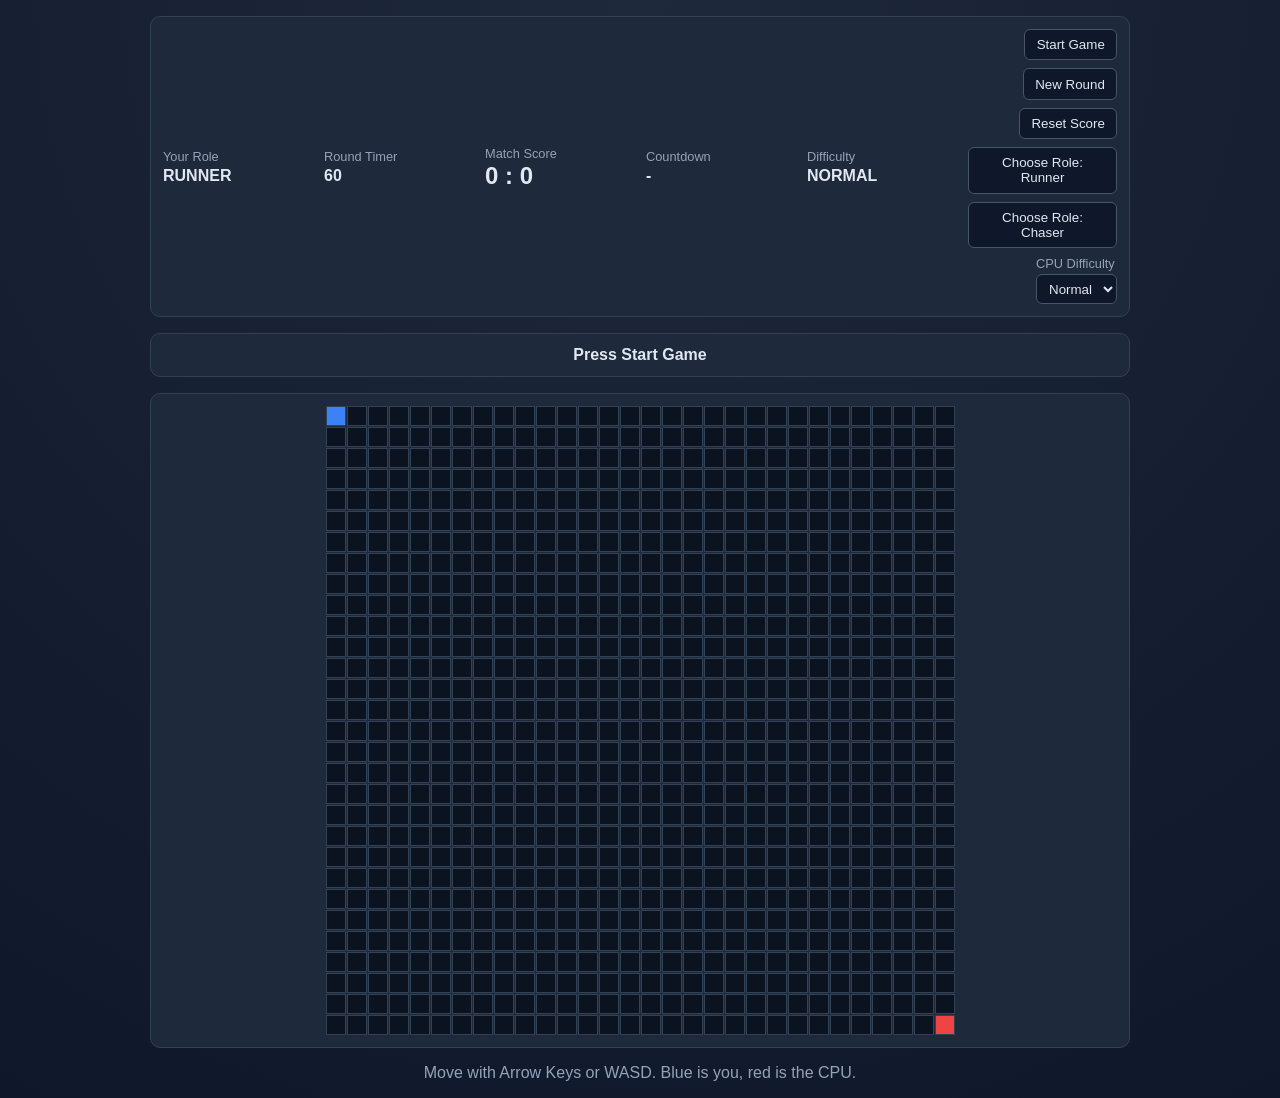
==== index.html @ 684c2d9e "Add persistent match score and round controls Agent-Logs-Url: https://github.com/lajoonpark/Grid-tag" ====
<!DOCTYPE html>
<html lang="en">
<head>
  <meta charset="UTF-8" />
  <meta name="viewport" content="width=device-width, initial-scale=1.0" />
  <title>Grid Tag</title>
  <link rel="stylesheet" href="style.css" />
</head>
<body>
  <main class="app-shell">
    <header class="hud" aria-label="Game HUD">
      <div class="hud-item">
        <span class="label">Your Role</span>
        <strong id="role-value">Runner</strong>
      </div>
      <div class="hud-item">
        <span class="label">Round Timer</span>
        <strong id="timer-value">60</strong>
      </div>
      <div class="hud-item hud-score">
        <span class="label">Match Score</span>
        <strong id="score-value">0 : 0</strong>
      </div>
      <div class="hud-item">
        <span class="label">Countdown</span>
        <strong id="countdown-value">-</strong>
      </div>
      <div class="hud-item">
        <span class="label">Difficulty</span>
        <strong id="difficulty-value">NORMAL</strong>
      </div>
      <div class="hud-controls">
        <button id="start-btn" type="button">Start Game</button>
        <button id="new-round-btn" type="button">New Round</button>
        <button id="reset-score-btn" type="button">Reset Score</button>
        <button id="role-runner-btn" type="button">Choose Role: Runner</button>
        <button id="role-chaser-btn" type="button">Choose Role: Chaser</button>
        <label class="difficulty-picker" for="difficulty-select">
          <span class="label">CPU Difficulty</span>
          <select id="difficulty-select">
            <option value="normal">Normal</option>
            <option value="hard">Hard</option>
            <option value="insane">Insane</option>
            <option value="demon">Demon</option>
          </select>
        </label>
      </div>
    </header>

    <section class="status-panel" aria-label="Round status">
      <h2 id="result-value">Press Start Game</h2>
    </section>

    <section class="game-area" aria-label="Grid chase game area">
      <div id="grid" class="grid" role="grid" aria-label="30 by 30 game grid"></div>
    </section>

    <p class="instructions">Move with Arrow Keys or WASD. Blue is you, red is the CPU.</p>
  </main>

  <script src="main.js"></script>
</body>
</html>
---- style.css ----
:root {
  --bg: #0f172a;
  --panel: #1e293b;
  --text: #e2e8f0;
  --muted: #94a3b8;
  --cell: #0b1220;
  --cell-border: #334155;
  --human: #3b82f6;
  --cpu: #ef4444;
}

* {
  box-sizing: border-box;
}

body {
  margin: 0;
  min-height: 100vh;
  font-family: Arial, sans-serif;
  background: radial-gradient(circle at top, #1e293b, var(--bg));
  color: var(--text);
  display: flex;
  justify-content: center;
  align-items: flex-start;
  padding: 1rem;
}

.app-shell {
  width: min(100%, 980px);
  display: grid;
  gap: 1rem;
}

.hud {
  background: var(--panel);
  border: 1px solid #334155;
  border-radius: 10px;
  padding: 0.75rem;
  display: grid;
  gap: 0.75rem;
  grid-template-columns: repeat(auto-fit, minmax(120px, 1fr));
  align-items: center;
}

.hud-item {
  display: flex;
  flex-direction: column;
  gap: 0.2rem;
}

.hud-score strong {
  font-size: 1.5rem;
  line-height: 1;
}

.label {
  font-size: 0.8rem;
  color: var(--muted);
}

.hud-controls {
  display: flex;
  gap: 0.5rem;
  flex-wrap: wrap;
  justify-content: flex-end;
  align-items: center;
}

button {
  border: 1px solid #475569;
  border-radius: 6px;
  background: #0f172a;
  color: var(--text);
  padding: 0.45rem 0.7rem;
}

button:hover {
  background: #1d4ed8;
  cursor: pointer;
}

.difficulty-picker {
  display: inline-flex;
  flex-direction: column;
  gap: 0.2rem;
  align-items: flex-start;
}

select {
  border: 1px solid #475569;
  border-radius: 6px;
  background: #0f172a;
  color: var(--text);
  padding: 0.35rem 0.5rem;
}

.status-panel {
  background: var(--panel);
  border: 1px solid #334155;
  border-radius: 10px;
  padding: 0.75rem;
  text-align: center;
}

.status-panel h2 {
  margin: 0;
  font-size: 1rem;
}

.game-area {
  background: var(--panel);
  border: 1px solid #334155;
  border-radius: 10px;
  padding: 0.75rem;
  overflow: auto;
}

.grid {
  display: grid;
  grid-template-columns: repeat(30, 20px);
  grid-template-rows: repeat(30, 20px);
  gap: 1px;
  width: max-content;
  margin: 0 auto;
}

.cell {
  width: 20px;
  height: 20px;
  background: var(--cell);
  border: 1px solid var(--cell-border);
}

.cell.human {
  background: var(--human);
}

.cell.cpu {
  background: var(--cpu);
}

.instructions {
  margin: 0;
  color: var(--muted);
  text-align: center;
}
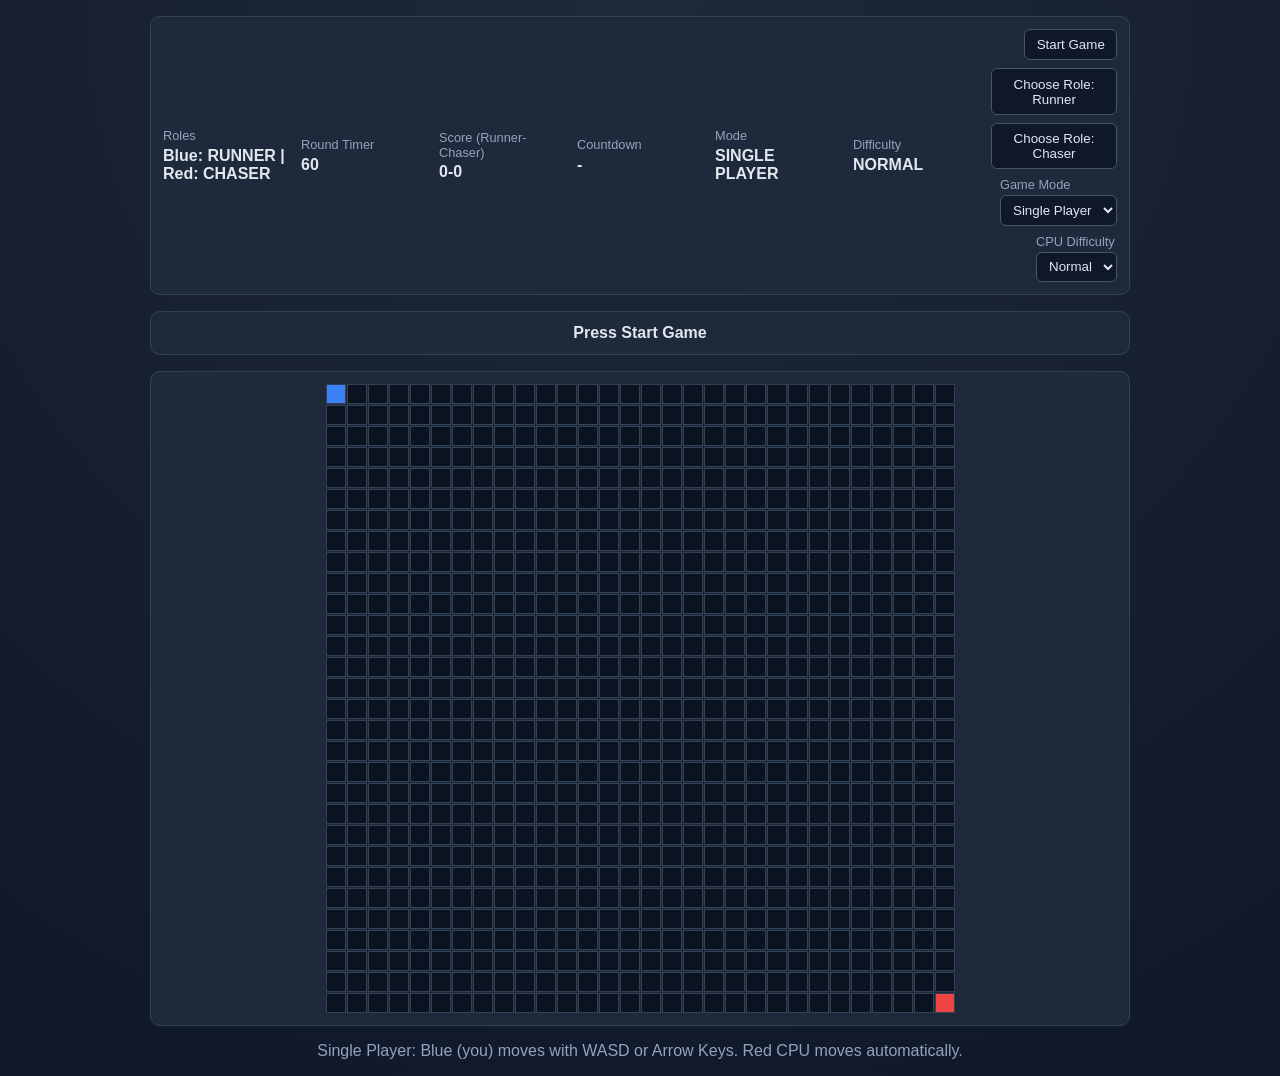
==== commit b0083794: "feat: add local 1v1 mode and adjust CPU speed tiers Agent-Logs-Url: https://github.com/lajoonpark/Gr" ====
--- a/index.html
+++ b/index.html
@@ -10,20 +10,24 @@
   <main class="app-shell">
     <header class="hud" aria-label="Game HUD">
       <div class="hud-item">
-        <span class="label">Your Role</span>
-        <strong id="role-value">Runner</strong>
+        <span class="label">Roles</span>
+        <strong id="role-value">Blue: RUNNER | Red: CHASER</strong>
       </div>
       <div class="hud-item">
         <span class="label">Round Timer</span>
         <strong id="timer-value">60</strong>
       </div>
-      <div class="hud-item hud-score">
-        <span class="label">Match Score</span>
-        <strong id="score-value">0 : 0</strong>
+      <div class="hud-item">
+        <span class="label">Score (Runner-Chaser)</span>
+        <strong id="score-value">0-0</strong>
       </div>
       <div class="hud-item">
         <span class="label">Countdown</span>
         <strong id="countdown-value">-</strong>
+      </div>
+      <div class="hud-item">
+        <span class="label">Mode</span>
+        <strong id="mode-value">SINGLE PLAYER</strong>
       </div>
       <div class="hud-item">
         <span class="label">Difficulty</span>
@@ -31,10 +35,15 @@
       </div>
       <div class="hud-controls">
         <button id="start-btn" type="button">Start Game</button>
-        <button id="new-round-btn" type="button">New Round</button>
-        <button id="reset-score-btn" type="button">Reset Score</button>
         <button id="role-runner-btn" type="button">Choose Role: Runner</button>
         <button id="role-chaser-btn" type="button">Choose Role: Chaser</button>
+        <label class="difficulty-picker" for="mode-select">
+          <span class="label">Game Mode</span>
+          <select id="mode-select">
+            <option value="single-player">Single Player</option>
+            <option value="1v1">Local 1v1</option>
+          </select>
+        </label>
         <label class="difficulty-picker" for="difficulty-select">
           <span class="label">CPU Difficulty</span>
           <select id="difficulty-select">
@@ -55,7 +64,7 @@
       <div id="grid" class="grid" role="grid" aria-label="30 by 30 game grid"></div>
     </section>
 
-    <p class="instructions">Move with Arrow Keys or WASD. Blue is you, red is the CPU.</p>
+    <p id="instructions-value" class="instructions">Single Player: Blue (you) moves with WASD or Arrow Keys. Red CPU moves automatically.</p>
   </main>
 
   <script src="main.js"></script>
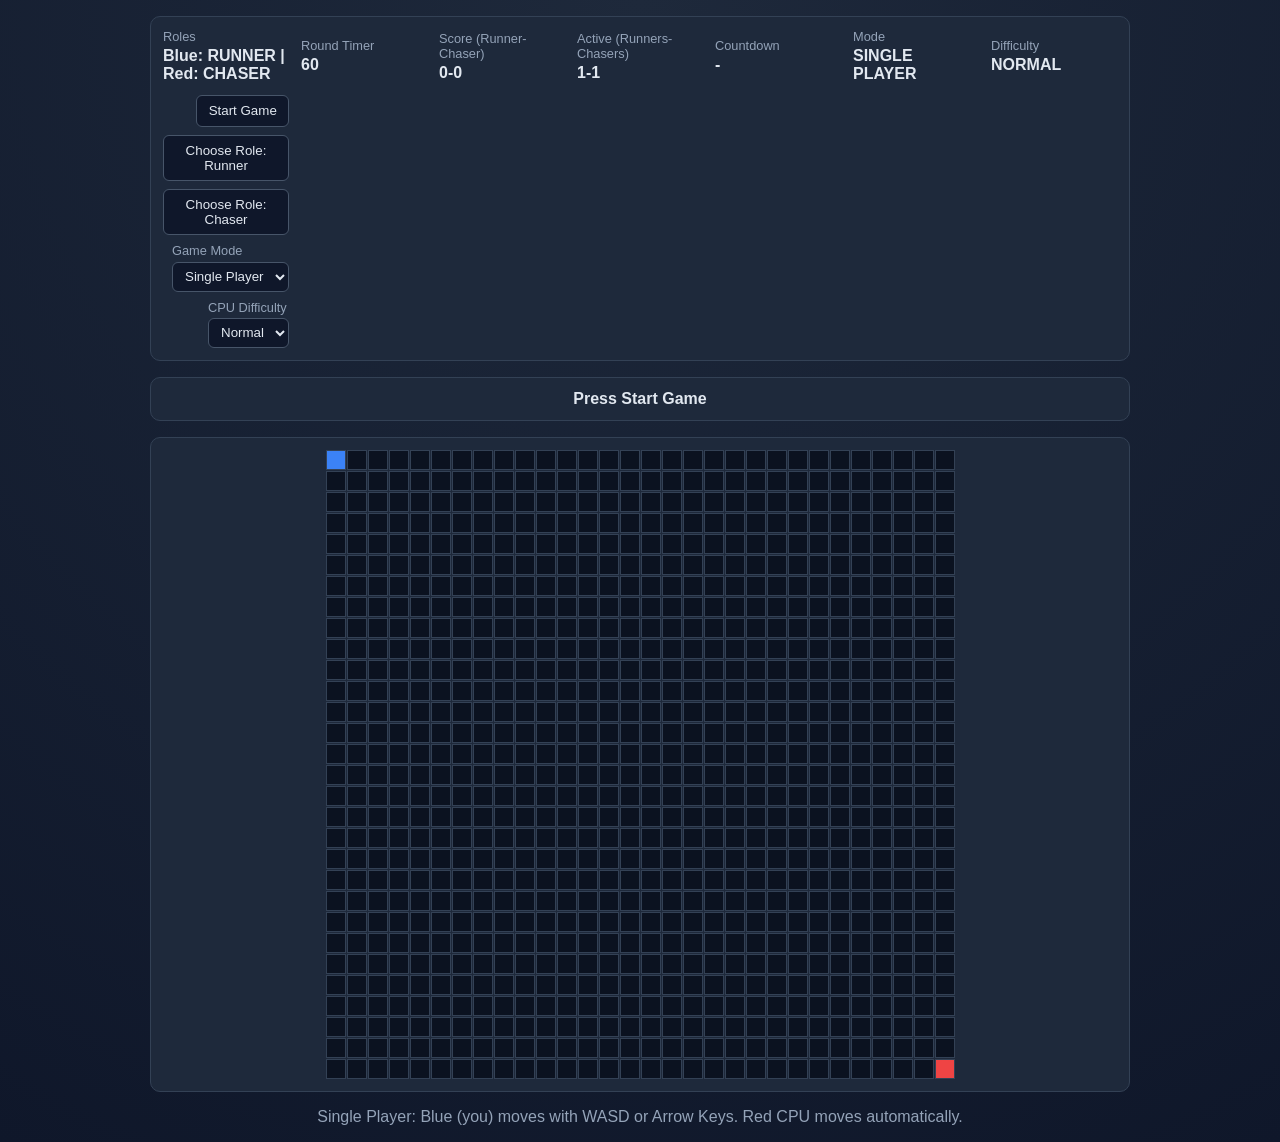
==== commit 0f6c1bdb: "Add local 2v2 and 3v3 team modes with shared controls and team win rules Agent-Logs-Url: https://git" ====
--- a/index.html
+++ b/index.html
@@ -22,6 +22,10 @@
         <strong id="score-value">0-0</strong>
       </div>
       <div class="hud-item">
+        <span class="label">Active (Runners-Chasers)</span>
+        <strong id="active-counts-value">1-1</strong>
+      </div>
+      <div class="hud-item">
         <span class="label">Countdown</span>
         <strong id="countdown-value">-</strong>
       </div>
@@ -42,6 +46,8 @@
           <select id="mode-select">
             <option value="single-player">Single Player</option>
             <option value="1v1">Local 1v1</option>
+            <option value="2v2">Local 2v2</option>
+            <option value="3v3">Local 3v3</option>
           </select>
         </label>
         <label class="difficulty-picker" for="difficulty-select">
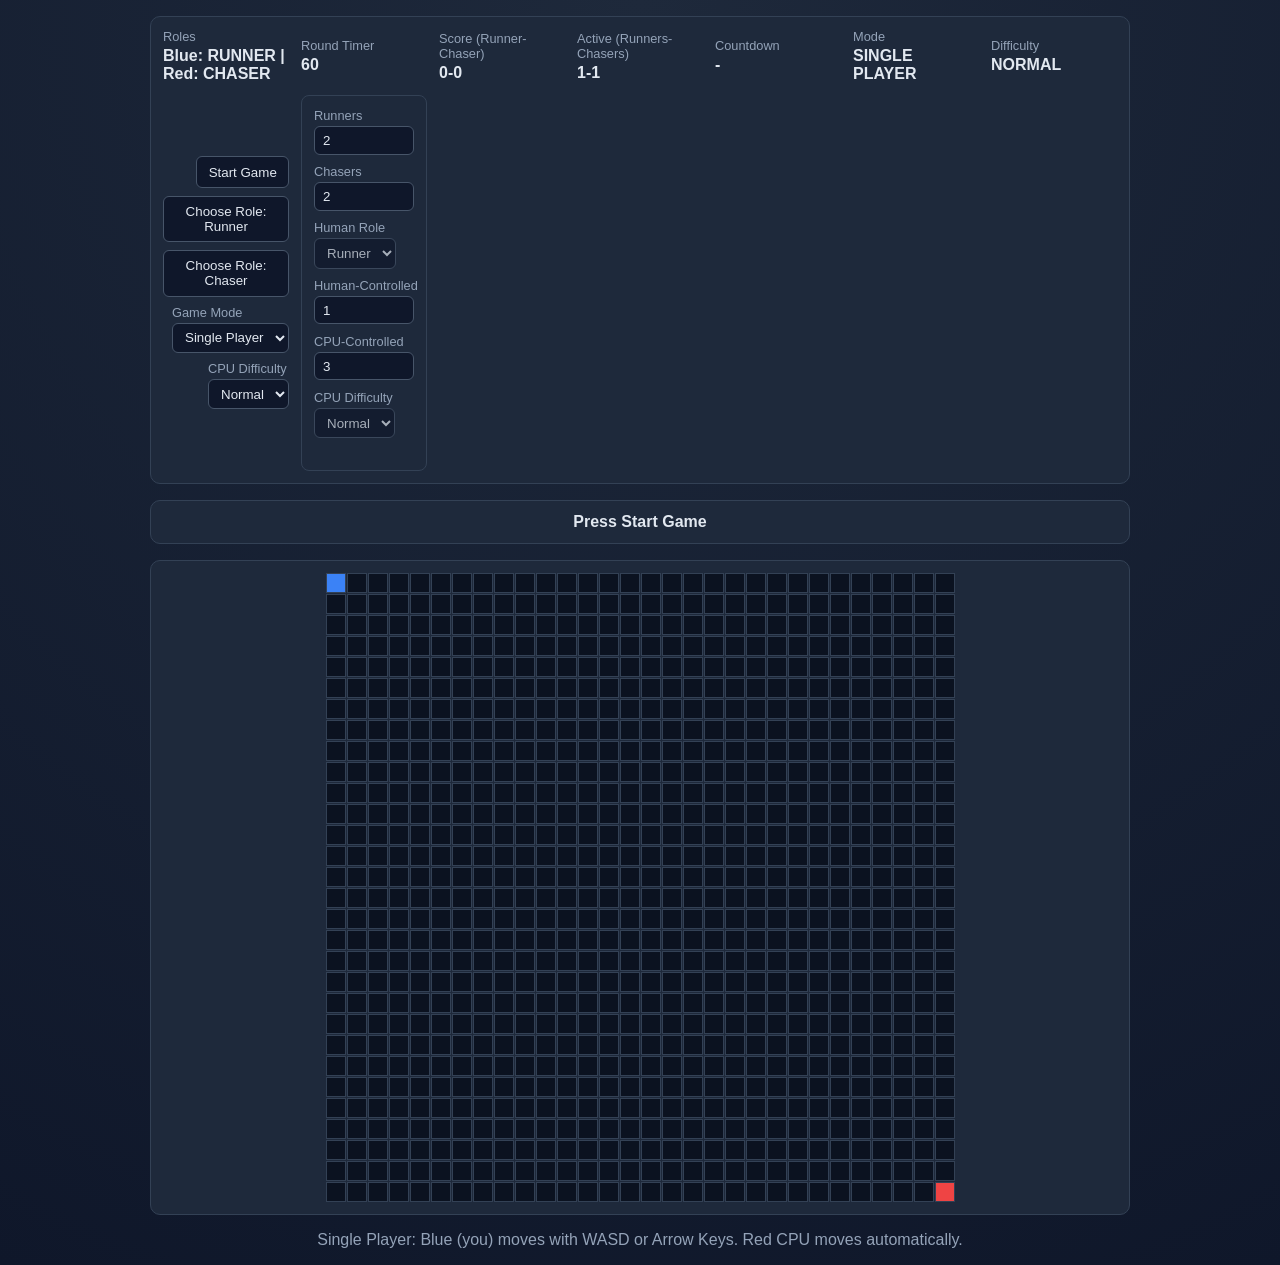
==== commit 0fca2b32: "Implement custom mode setup UI and core game integration Agent-Logs-Url: https://github.com/lajoonpa" ====
--- a/index.html
+++ b/index.html
@@ -48,6 +48,7 @@
             <option value="1v1">Local 1v1</option>
             <option value="2v2">Local 2v2</option>
             <option value="3v3">Local 3v3</option>
+            <option value="custom">Custom</option>
           </select>
         </label>
         <label class="difficulty-picker" for="difficulty-select">
@@ -60,6 +61,43 @@
           </select>
         </label>
       </div>
+
+      <section id="custom-setup-panel" class="custom-setup-panel" aria-label="Custom mode setup" hidden>
+        <label class="difficulty-picker" for="custom-runners-input">
+          <span class="label">Runners</span>
+          <input id="custom-runners-input" type="number" min="1" value="2" />
+        </label>
+        <label class="difficulty-picker" for="custom-chasers-input">
+          <span class="label">Chasers</span>
+          <input id="custom-chasers-input" type="number" min="1" value="2" />
+        </label>
+        <label class="difficulty-picker" for="custom-human-role-select">
+          <span class="label">Human Role</span>
+          <select id="custom-human-role-select">
+            <option value="runner">Runner</option>
+            <option value="chaser">Chaser</option>
+          </select>
+        </label>
+        <label class="difficulty-picker" for="custom-human-count-input">
+          <span class="label">Human-Controlled</span>
+          <input id="custom-human-count-input" type="number" min="1" value="1" />
+        </label>
+        <label class="difficulty-picker" for="custom-cpu-count-input">
+          <span class="label">CPU-Controlled</span>
+          <input id="custom-cpu-count-input" type="number" min="0" value="3" />
+        </label>
+        <label class="difficulty-picker" for="custom-difficulty-select">
+          <span class="label">CPU Difficulty</span>
+          <select id="custom-difficulty-select">
+            <option value="normal">Normal</option>
+            <option value="hard">Hard</option>
+            <option value="insane">Insane</option>
+            <option value="demon">Demon</option>
+          </select>
+        </label>
+        <p id="custom-validation-message" class="custom-validation-message" role="status"></p>
+        <p id="custom-summary-value" class="custom-summary-value"></p>
+      </section>
     </header>
 
     <section class="status-panel" aria-label="Round status">
--- a/style.css
+++ b/style.css
@@ -48,11 +48,6 @@
   gap: 0.2rem;
 }
 
-.hud-score strong {
-  font-size: 1.5rem;
-  line-height: 1;
-}
-
 .label {
   font-size: 0.8rem;
   color: var(--muted);
@@ -92,6 +87,36 @@
   background: #0f172a;
   color: var(--text);
   padding: 0.35rem 0.5rem;
+}
+
+input[type='number'] {
+  border: 1px solid #475569;
+  border-radius: 6px;
+  background: #0f172a;
+  color: var(--text);
+  padding: 0.35rem 0.5rem;
+  width: 100px;
+}
+
+.custom-setup-panel {
+  border: 1px solid #334155;
+  border-radius: 8px;
+  padding: 0.75rem;
+  display: grid;
+  gap: 0.6rem;
+  grid-template-columns: repeat(auto-fit, minmax(120px, 1fr));
+}
+
+.custom-validation-message {
+  margin: 0;
+  color: #fca5a5;
+  grid-column: 1 / -1;
+}
+
+.custom-summary-value {
+  margin: 0;
+  color: #93c5fd;
+  grid-column: 1 / -1;
 }
 
 .status-panel {
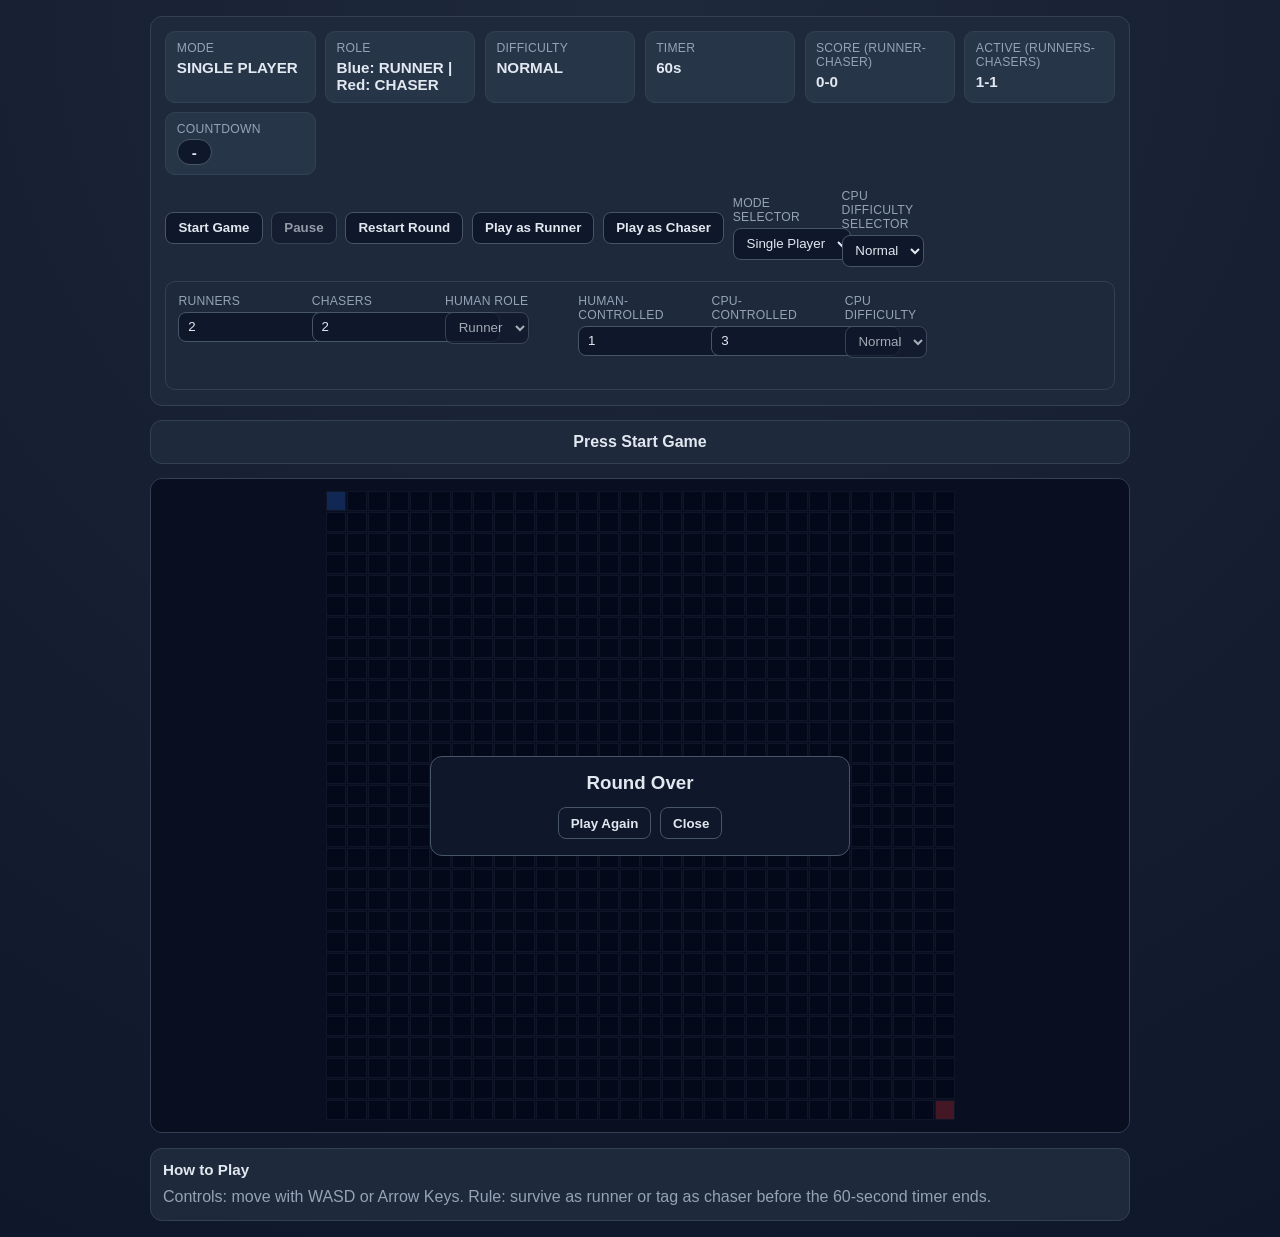
==== commit 91311754: "feat: redesign hud controls and round overlay UX Agent-Logs-Url: https://github.com/lajoonpark/Grid-" ====
--- a/index.html
+++ b/index.html
@@ -9,40 +9,44 @@
 <body>
   <main class="app-shell">
     <header class="hud" aria-label="Game HUD">
-      <div class="hud-item">
-        <span class="label">Roles</span>
-        <strong id="role-value">Blue: RUNNER | Red: CHASER</strong>
-      </div>
-      <div class="hud-item">
-        <span class="label">Round Timer</span>
-        <strong id="timer-value">60</strong>
-      </div>
-      <div class="hud-item">
-        <span class="label">Score (Runner-Chaser)</span>
-        <strong id="score-value">0-0</strong>
-      </div>
-      <div class="hud-item">
-        <span class="label">Active (Runners-Chasers)</span>
-        <strong id="active-counts-value">1-1</strong>
-      </div>
-      <div class="hud-item">
-        <span class="label">Countdown</span>
-        <strong id="countdown-value">-</strong>
-      </div>
-      <div class="hud-item">
-        <span class="label">Mode</span>
-        <strong id="mode-value">SINGLE PLAYER</strong>
-      </div>
-      <div class="hud-item">
-        <span class="label">Difficulty</span>
-        <strong id="difficulty-value">NORMAL</strong>
+      <div class="hud-stats">
+        <div class="hud-item">
+          <span class="label">Mode</span>
+          <strong id="mode-value">SINGLE PLAYER</strong>
+        </div>
+        <div class="hud-item">
+          <span class="label">Role</span>
+          <strong id="role-value">Blue: RUNNER | Red: CHASER</strong>
+        </div>
+        <div class="hud-item">
+          <span class="label">Difficulty</span>
+          <strong id="difficulty-value">NORMAL</strong>
+        </div>
+        <div class="hud-item">
+          <span class="label">Timer</span>
+          <strong id="timer-value">60s</strong>
+        </div>
+        <div class="hud-item">
+          <span class="label">Score (Runner-Chaser)</span>
+          <strong id="score-value">0-0</strong>
+        </div>
+        <div class="hud-item">
+          <span class="label">Active (Runners-Chasers)</span>
+          <strong id="active-counts-value">1-1</strong>
+        </div>
+        <div class="hud-item">
+          <span class="label">Countdown</span>
+          <strong id="countdown-value" class="countdown-pill">-</strong>
+        </div>
       </div>
       <div class="hud-controls">
         <button id="start-btn" type="button">Start Game</button>
-        <button id="role-runner-btn" type="button">Choose Role: Runner</button>
-        <button id="role-chaser-btn" type="button">Choose Role: Chaser</button>
+        <button id="pause-btn" type="button">Pause</button>
+        <button id="restart-round-btn" type="button">Restart Round</button>
+        <button id="role-runner-btn" type="button">Play as Runner</button>
+        <button id="role-chaser-btn" type="button">Play as Chaser</button>
         <label class="difficulty-picker" for="mode-select">
-          <span class="label">Game Mode</span>
+          <span class="label">Mode Selector</span>
           <select id="mode-select">
             <option value="single-player">Single Player</option>
             <option value="1v1">Local 1v1</option>
@@ -52,7 +56,7 @@
           </select>
         </label>
         <label class="difficulty-picker" for="difficulty-select">
-          <span class="label">CPU Difficulty</span>
+          <span class="label">CPU Difficulty Selector</span>
           <select id="difficulty-select">
             <option value="normal">Normal</option>
             <option value="hard">Hard</option>
@@ -100,15 +104,34 @@
       </section>
     </header>
 
+    <p id="mobile-warning" class="mobile-warning" role="status" hidden>
+      Mobile is not recommended: this game is tuned for keyboard controls and larger screens.
+    </p>
+
     <section class="status-panel" aria-label="Round status">
       <h2 id="result-value">Press Start Game</h2>
     </section>
 
     <section class="game-area" aria-label="Grid chase game area">
       <div id="grid" class="grid" role="grid" aria-label="30 by 30 game grid"></div>
+      <div id="round-overlay" class="round-overlay" hidden>
+        <div class="overlay-card">
+          <h3 id="overlay-title">Round Over</h3>
+          <p id="overlay-message"></p>
+          <div class="overlay-actions">
+            <button id="overlay-restart-btn" type="button">Play Again</button>
+            <button id="overlay-close-btn" type="button">Close</button>
+          </div>
+        </div>
+      </div>
     </section>
 
-    <p id="instructions-value" class="instructions">Single Player: Blue (you) moves with WASD or Arrow Keys. Red CPU moves automatically.</p>
+    <section class="instructions-panel" aria-label="Instructions">
+      <h3>How to Play</h3>
+      <p id="instructions-value" class="instructions">
+        Single Player: Blue (you) moves with WASD or Arrow Keys. Red CPU moves automatically.
+      </p>
+    </section>
   </main>
 
   <script src="main.js"></script>
--- a/style.css
+++ b/style.css
@@ -1,12 +1,16 @@
 :root {
   --bg: #0f172a;
   --panel: #1e293b;
+  --panel-soft: #273549;
   --text: #e2e8f0;
   --muted: #94a3b8;
   --cell: #0b1220;
   --cell-border: #334155;
   --human: #3b82f6;
   --cpu: #ef4444;
+  --success: #22c55e;
+  --danger: #ef4444;
+  --warn: #f59e0b;
 }
 
 * {
@@ -16,7 +20,7 @@
 body {
   margin: 0;
   min-height: 100vh;
-  font-family: Arial, sans-serif;
+  font-family: Inter, Arial, sans-serif;
   background: radial-gradient(circle at top, #1e293b, var(--bg));
   color: var(--text);
   display: flex;
@@ -28,79 +32,126 @@
 .app-shell {
   width: min(100%, 980px);
   display: grid;
-  gap: 1rem;
+  gap: 0.9rem;
 }
 
 .hud {
   background: var(--panel);
   border: 1px solid #334155;
+  border-radius: 12px;
+  padding: 0.9rem;
+  display: grid;
+  gap: 0.85rem;
+}
+
+.hud-stats {
+  display: grid;
+  gap: 0.6rem;
+  grid-template-columns: repeat(auto-fit, minmax(150px, 1fr));
+}
+
+.hud-item {
+  background: var(--panel-soft);
+  border: 1px solid #334155;
   border-radius: 10px;
-  padding: 0.75rem;
-  display: grid;
-  gap: 0.75rem;
-  grid-template-columns: repeat(auto-fit, minmax(120px, 1fr));
-  align-items: center;
-}
-
-.hud-item {
+  padding: 0.55rem 0.65rem;
   display: flex;
   flex-direction: column;
-  gap: 0.2rem;
+  gap: 0.22rem;
+}
+
+.hud-item strong {
+  font-size: 0.95rem;
+}
+
+.countdown-pill {
+  display: inline-flex;
+  width: fit-content;
+  min-width: 2.2rem;
+  justify-content: center;
+  align-items: center;
+  padding: 0.22rem 0.55rem;
+  border: 1px solid #475569;
+  border-radius: 999px;
+  background: #0f172a;
+}
+
+.countdown-pill.active {
+  color: #fef2f2;
+  border-color: #f87171;
+  background: rgba(239, 68, 68, 0.2);
+  animation: pulse 0.7s ease-in-out infinite alternate;
+}
+
+@keyframes pulse {
+  from {
+    transform: scale(1);
+    box-shadow: 0 0 0 rgba(248, 113, 113, 0.2);
+  }
+  to {
+    transform: scale(1.07);
+    box-shadow: 0 0 16px rgba(248, 113, 113, 0.5);
+  }
 }
 
 .label {
-  font-size: 0.8rem;
+  font-size: 0.76rem;
   color: var(--muted);
+  letter-spacing: 0.02em;
+  text-transform: uppercase;
 }
 
 .hud-controls {
   display: flex;
-  gap: 0.5rem;
+  gap: 0.55rem;
   flex-wrap: wrap;
-  justify-content: flex-end;
+  justify-content: flex-start;
   align-items: center;
 }
 
-button {
+button,
+select,
+input[type='number'] {
   border: 1px solid #475569;
-  border-radius: 6px;
+  border-radius: 8px;
   background: #0f172a;
   color: var(--text);
-  padding: 0.45rem 0.7rem;
-}
-
-button:hover {
+}
+
+button {
+  padding: 0.48rem 0.75rem;
+  font-weight: 600;
+  transition: transform 0.15s ease, background-color 0.15s ease, border-color 0.15s ease;
+}
+
+button:hover:not(:disabled) {
   background: #1d4ed8;
+  border-color: #60a5fa;
   cursor: pointer;
+  transform: translateY(-1px);
+}
+
+button:disabled {
+  opacity: 0.6;
+  cursor: not-allowed;
+}
+
+select,
+input[type='number'] {
+  padding: 0.42rem 0.55rem;
 }
 
 .difficulty-picker {
   display: inline-flex;
   flex-direction: column;
-  gap: 0.2rem;
+  gap: 0.24rem;
   align-items: flex-start;
-}
-
-select {
-  border: 1px solid #475569;
-  border-radius: 6px;
-  background: #0f172a;
-  color: var(--text);
-  padding: 0.35rem 0.5rem;
-}
-
-input[type='number'] {
-  border: 1px solid #475569;
-  border-radius: 6px;
-  background: #0f172a;
-  color: var(--text);
-  padding: 0.35rem 0.5rem;
   width: 100px;
 }
 
 .custom-setup-panel {
   border: 1px solid #334155;
-  border-radius: 8px;
+  border-radius: 10px;
   padding: 0.75rem;
   display: grid;
   gap: 0.6rem;
@@ -119,10 +170,20 @@
   grid-column: 1 / -1;
 }
 
+.mobile-warning {
+  margin: 0;
+  border: 1px solid rgba(245, 158, 11, 0.6);
+  background: rgba(245, 158, 11, 0.12);
+  color: #fde68a;
+  border-radius: 10px;
+  padding: 0.6rem 0.75rem;
+  text-align: center;
+}
+
 .status-panel {
   background: var(--panel);
   border: 1px solid #334155;
-  border-radius: 10px;
+  border-radius: 12px;
   padding: 0.75rem;
   text-align: center;
 }
@@ -133,9 +194,10 @@
 }
 
 .game-area {
+  position: relative;
   background: var(--panel);
   border: 1px solid #334155;
-  border-radius: 10px;
+  border-radius: 12px;
   padding: 0.75rem;
   overflow: auto;
 }
@@ -147,6 +209,7 @@
   gap: 1px;
   width: max-content;
   margin: 0 auto;
+  transition: filter 0.2s ease;
 }
 
 .cell {
@@ -164,8 +227,113 @@
   background: var(--cpu);
 }
 
+.round-overlay {
+  position: absolute;
+  inset: 0;
+  background: rgba(2, 6, 23, 0.72);
+  display: grid;
+  place-items: center;
+  z-index: 8;
+}
+
+.overlay-card {
+  width: min(92%, 420px);
+  border: 1px solid #475569;
+  border-radius: 12px;
+  background: #0f172a;
+  padding: 0.95rem;
+  text-align: center;
+}
+
+.overlay-card h3 {
+  margin: 0 0 0.5rem;
+}
+
+.overlay-card p {
+  margin: 0 0 0.8rem;
+  color: var(--muted);
+}
+
+.overlay-actions {
+  display: flex;
+  justify-content: center;
+  gap: 0.55rem;
+  flex-wrap: wrap;
+}
+
+.instructions-panel {
+  background: var(--panel);
+  border: 1px solid #334155;
+  border-radius: 12px;
+  padding: 0.75rem;
+}
+
+.instructions-panel h3 {
+  margin: 0 0 0.45rem;
+  font-size: 0.95rem;
+}
+
 .instructions {
   margin: 0;
   color: var(--muted);
-  text-align: center;
-}
+  line-height: 1.45;
+}
+
+.feedback-tag .grid {
+  animation: flashTag 0.24s ease;
+}
+
+.feedback-win .status-panel {
+  animation: flashWin 0.6s ease;
+}
+
+.feedback-loss .status-panel {
+  animation: flashLoss 0.6s ease;
+}
+
+@keyframes flashTag {
+  from {
+    filter: brightness(1.2) saturate(1.1);
+  }
+  to {
+    filter: brightness(1);
+  }
+}
+
+@keyframes flashWin {
+  0% {
+    box-shadow: 0 0 0 rgba(34, 197, 94, 0);
+  }
+  60% {
+    box-shadow: 0 0 24px rgba(34, 197, 94, 0.45);
+  }
+  100% {
+    box-shadow: 0 0 0 rgba(34, 197, 94, 0);
+  }
+}
+
+@keyframes flashLoss {
+  0% {
+    box-shadow: 0 0 0 rgba(239, 68, 68, 0);
+  }
+  60% {
+    box-shadow: 0 0 24px rgba(239, 68, 68, 0.45);
+  }
+  100% {
+    box-shadow: 0 0 0 rgba(239, 68, 68, 0);
+  }
+}
+
+@media (max-width: 768px) {
+  body {
+    padding: 0.65rem;
+  }
+
+  .hud-controls {
+    justify-content: stretch;
+  }
+
+  .hud-controls button {
+    flex: 1 1 160px;
+  }
+}
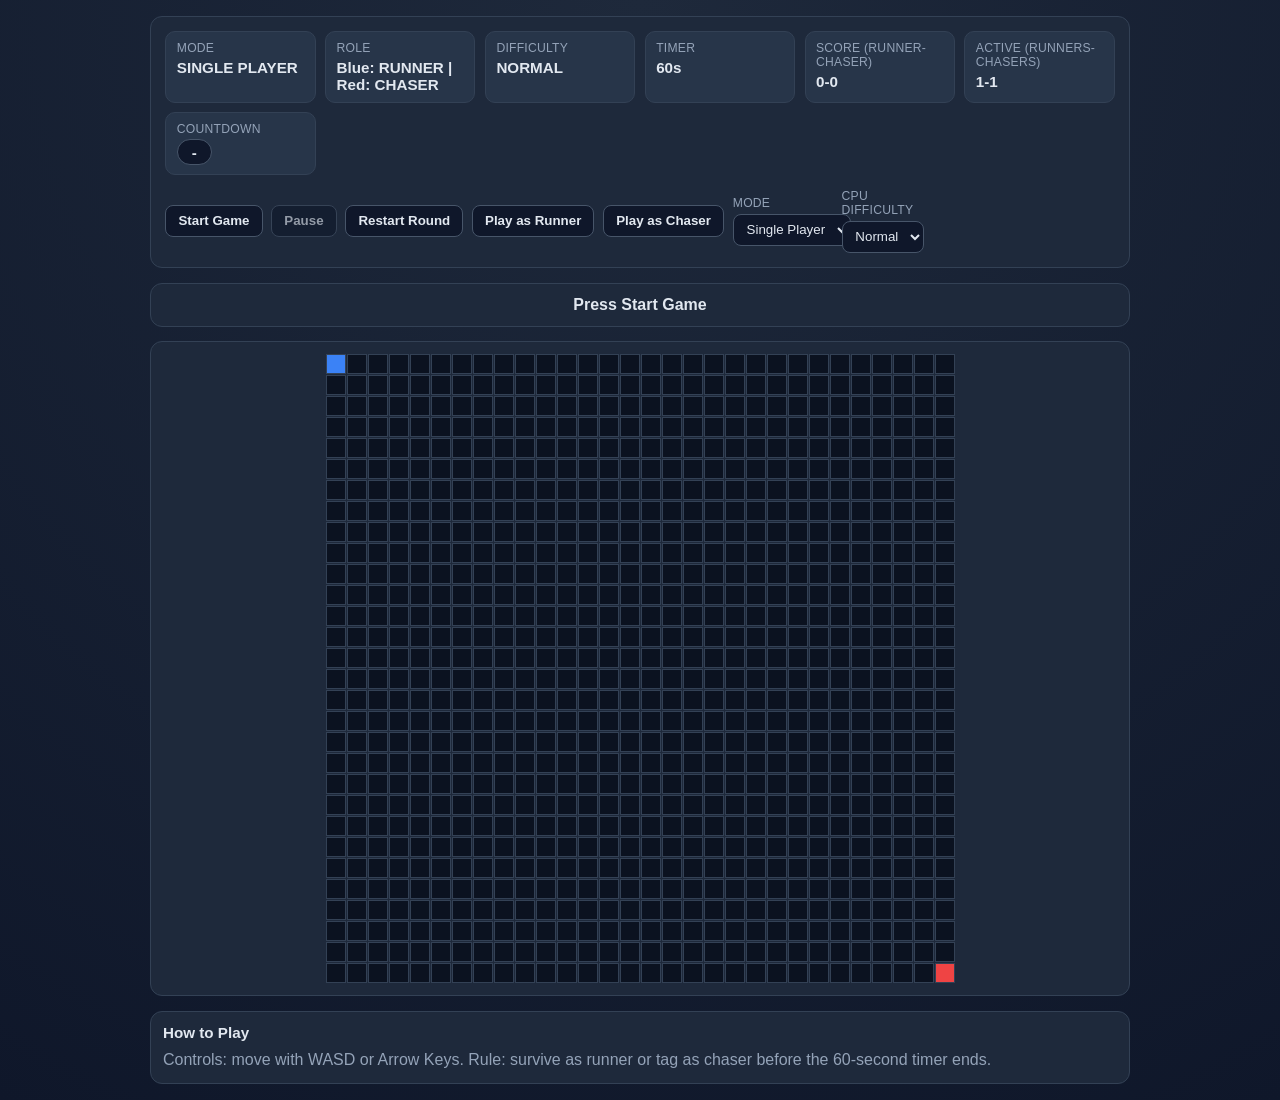
==== commit 2fba6a28: "chore: apply final review polish to labels and spawn constant Agent-Logs-Url: https://github.com/laj" ====
--- a/index.html
+++ b/index.html
@@ -46,7 +46,7 @@
         <button id="role-runner-btn" type="button">Play as Runner</button>
         <button id="role-chaser-btn" type="button">Play as Chaser</button>
         <label class="difficulty-picker" for="mode-select">
-          <span class="label">Mode Selector</span>
+          <span class="label">Mode</span>
           <select id="mode-select">
             <option value="single-player">Single Player</option>
             <option value="1v1">Local 1v1</option>
@@ -56,7 +56,7 @@
           </select>
         </label>
         <label class="difficulty-picker" for="difficulty-select">
-          <span class="label">CPU Difficulty Selector</span>
+          <span class="label">CPU Difficulty</span>
           <select id="difficulty-select">
             <option value="normal">Normal</option>
             <option value="hard">Hard</option>
--- a/style.css
+++ b/style.css
@@ -17,6 +17,10 @@
   box-sizing: border-box;
 }
 
+[hidden] {
+  display: none !important;
+}
+
 body {
   margin: 0;
   min-height: 100vh;
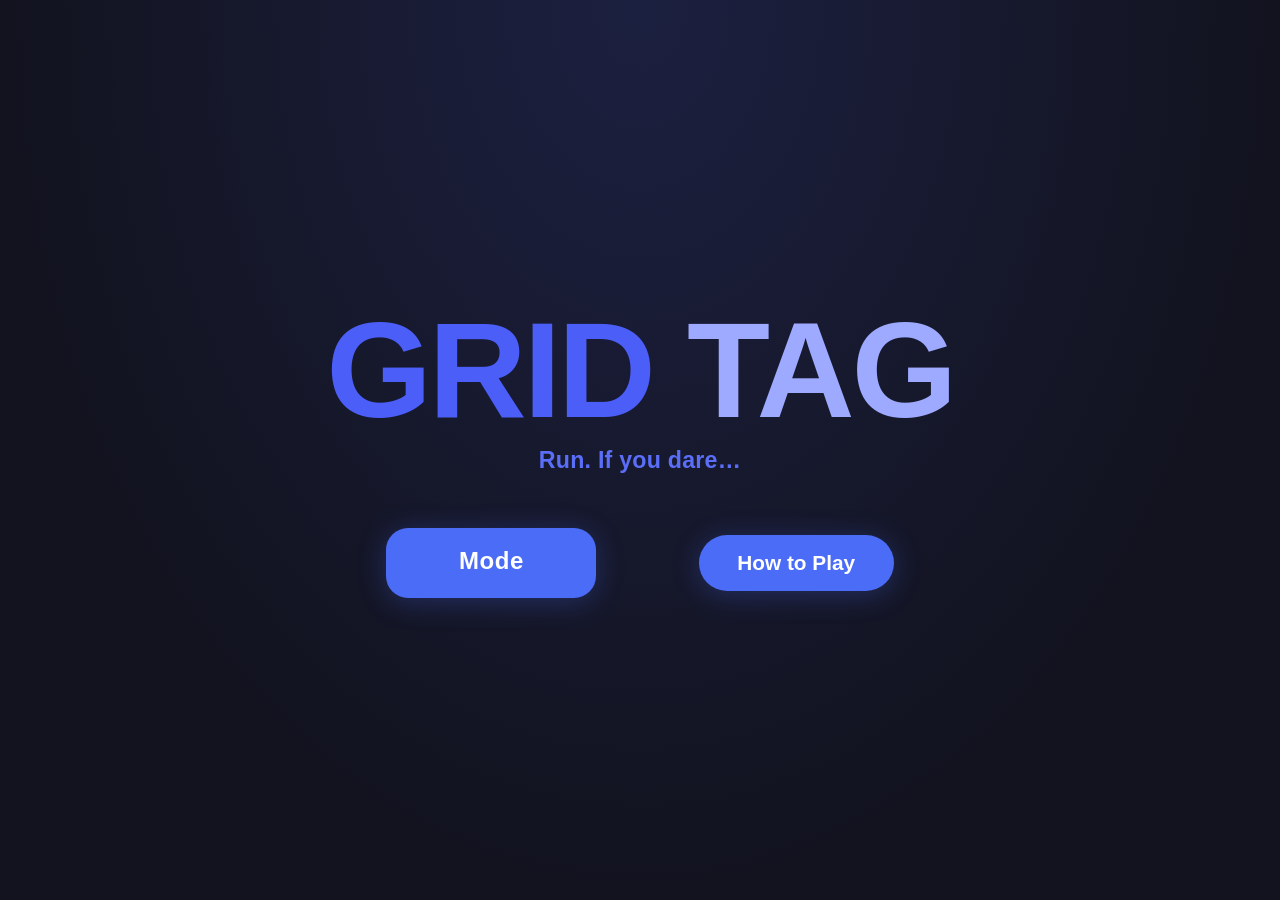
==== commit e64437ac: "feat: implement 3-page menu overhaul with hover-based mode picker Agent-Logs-Url: https://github.com" ====
--- a/index.html
+++ b/index.html
@@ -4,136 +4,75 @@
   <meta charset="UTF-8" />
   <meta name="viewport" content="width=device-width, initial-scale=1.0" />
   <title>Grid Tag</title>
-  <link rel="stylesheet" href="style.css" />
+  <link rel="stylesheet" href="menu.css" />
 </head>
 <body>
-  <main class="app-shell">
-    <header class="hud" aria-label="Game HUD">
-      <div class="hud-stats">
-        <div class="hud-item">
-          <span class="label">Mode</span>
-          <strong id="mode-value">SINGLE PLAYER</strong>
+  <div class="menu-shell">
+
+    <!-- Hero -->
+    <header class="menu-hero">
+      <h1 class="hero-title">
+        <span class="title-grid">GRID</span>&nbsp;<span class="title-tag">TAG</span>
+      </h1>
+      <p class="hero-sub">Run. If you dare&hellip;</p>
+    </header>
+
+    <!-- Primary actions -->
+    <div class="menu-buttons">
+
+      <!-- Mode pill (expandable) -->
+      <div class="mode-group" id="mode-group">
+        <div class="mode-pill" id="mode-pill" tabindex="0" aria-label="Select game mode">
+          <div class="mode-pill__header" aria-hidden="true">Mode</div>
+          <div class="mode-pill__sep"></div>
+          <div class="mode-pill__opts" role="list">
+
+            <div class="mode-opt-row" role="listitem">
+              <button class="mode-opt" id="opt-cpu" type="button"
+                      aria-haspopup="true" aria-expanded="false">CPU</button>
+            </div>
+
+            <div class="mode-opt-row" role="listitem">
+              <button class="mode-opt" id="opt-multi" type="button"
+                      aria-haspopup="true" aria-expanded="false">Multiplayer</button>
+            </div>
+
+            <div class="mode-opt-row" role="listitem">
+              <button class="mode-opt" id="opt-custom" type="button">Custom</button>
+            </div>
+
+          </div>
         </div>
-        <div class="hud-item">
-          <span class="label">Role</span>
-          <strong id="role-value">Blue: RUNNER | Red: CHASER</strong>
+
+        <!-- CPU difficulty sub-panel -->
+        <div class="sub-panel" id="sub-cpu" role="group" aria-label="CPU difficulty">
+          <button class="sub-btn" type="button"
+                  onclick="launchGame('single-player','normal')">Normal</button>
+          <button class="sub-btn" type="button"
+                  onclick="launchGame('single-player','hard')">Hard</button>
+          <button class="sub-btn" type="button"
+                  onclick="launchGame('single-player','insane')">Insane</button>
+          <button class="sub-btn" type="button"
+                  onclick="launchGame('single-player','demon')">Demon</button>
         </div>
-        <div class="hud-item">
-          <span class="label">Difficulty</span>
-          <strong id="difficulty-value">NORMAL</strong>
-        </div>
-        <div class="hud-item">
-          <span class="label">Timer</span>
-          <strong id="timer-value">60s</strong>
-        </div>
-        <div class="hud-item">
-          <span class="label">Score (Runner-Chaser)</span>
-          <strong id="score-value">0-0</strong>
-        </div>
-        <div class="hud-item">
-          <span class="label">Active (Runners-Chasers)</span>
-          <strong id="active-counts-value">1-1</strong>
-        </div>
-        <div class="hud-item">
-          <span class="label">Countdown</span>
-          <strong id="countdown-value" class="countdown-pill">-</strong>
+
+        <!-- Multiplayer size sub-panel -->
+        <div class="sub-panel" id="sub-multi" role="group" aria-label="Multiplayer size">
+          <button class="sub-btn" type="button"
+                  onclick="launchGame('1v1')">1v1</button>
+          <button class="sub-btn" type="button"
+                  onclick="launchGame('2v2')">2v2</button>
+          <button class="sub-btn" type="button"
+                  onclick="launchGame('3v3')">3v3</button>
         </div>
       </div>
-      <div class="hud-controls">
-        <button id="start-btn" type="button">Start Game</button>
-        <button id="pause-btn" type="button">Pause</button>
-        <button id="restart-round-btn" type="button">Restart Round</button>
-        <button id="role-runner-btn" type="button">Play as Runner</button>
-        <button id="role-chaser-btn" type="button">Play as Chaser</button>
-        <label class="difficulty-picker" for="mode-select">
-          <span class="label">Mode</span>
-          <select id="mode-select">
-            <option value="single-player">Single Player</option>
-            <option value="1v1">Local 1v1</option>
-            <option value="2v2">Local 2v2</option>
-            <option value="3v3">Local 3v3</option>
-            <option value="custom">Custom</option>
-          </select>
-        </label>
-        <label class="difficulty-picker" for="difficulty-select">
-          <span class="label">CPU Difficulty</span>
-          <select id="difficulty-select">
-            <option value="normal">Normal</option>
-            <option value="hard">Hard</option>
-            <option value="insane">Insane</option>
-            <option value="demon">Demon</option>
-          </select>
-        </label>
-      </div>
 
-      <section id="custom-setup-panel" class="custom-setup-panel" aria-label="Custom mode setup" hidden>
-        <label class="difficulty-picker" for="custom-runners-input">
-          <span class="label">Runners</span>
-          <input id="custom-runners-input" type="number" min="1" value="2" />
-        </label>
-        <label class="difficulty-picker" for="custom-chasers-input">
-          <span class="label">Chasers</span>
-          <input id="custom-chasers-input" type="number" min="1" value="2" />
-        </label>
-        <label class="difficulty-picker" for="custom-human-role-select">
-          <span class="label">Human Role</span>
-          <select id="custom-human-role-select">
-            <option value="runner">Runner</option>
-            <option value="chaser">Chaser</option>
-          </select>
-        </label>
-        <label class="difficulty-picker" for="custom-human-count-input">
-          <span class="label">Human-Controlled</span>
-          <input id="custom-human-count-input" type="number" min="1" value="1" />
-        </label>
-        <label class="difficulty-picker" for="custom-cpu-count-input">
-          <span class="label">CPU-Controlled</span>
-          <input id="custom-cpu-count-input" type="number" min="0" value="3" />
-        </label>
-        <label class="difficulty-picker" for="custom-difficulty-select">
-          <span class="label">CPU Difficulty</span>
-          <select id="custom-difficulty-select">
-            <option value="normal">Normal</option>
-            <option value="hard">Hard</option>
-            <option value="insane">Insane</option>
-            <option value="demon">Demon</option>
-          </select>
-        </label>
-        <p id="custom-validation-message" class="custom-validation-message" role="status"></p>
-        <p id="custom-summary-value" class="custom-summary-value"></p>
-      </section>
-    </header>
+      <!-- How to Play pill -->
+      <a class="htp-pill" href="how-to-play.html">How to Play</a>
 
-    <p id="mobile-warning" class="mobile-warning" role="status" hidden>
-      Mobile is not recommended: this game is tuned for keyboard controls and larger screens.
-    </p>
+    </div>
+  </div>
 
-    <section class="status-panel" aria-label="Round status">
-      <h2 id="result-value">Press Start Game</h2>
-    </section>
-
-    <section class="game-area" aria-label="Grid chase game area">
-      <div id="grid" class="grid" role="grid" aria-label="30 by 30 game grid"></div>
-      <div id="round-overlay" class="round-overlay" hidden>
-        <div class="overlay-card">
-          <h3 id="overlay-title">Round Over</h3>
-          <p id="overlay-message"></p>
-          <div class="overlay-actions">
-            <button id="overlay-restart-btn" type="button">Play Again</button>
-            <button id="overlay-close-btn" type="button">Close</button>
-          </div>
-        </div>
-      </div>
-    </section>
-
-    <section class="instructions-panel" aria-label="Instructions">
-      <h3>How to Play</h3>
-      <p id="instructions-value" class="instructions">
-        Single Player: Blue (you) moves with WASD or Arrow Keys. Red CPU moves automatically.
-      </p>
-    </section>
-  </main>
-
-  <script src="main.js"></script>
+  <script src="menu.js"></script>
 </body>
 </html>
--- a/menu.css
+++ b/menu.css
@@ -0,0 +1,699 @@
+/* ==========================================================
+   menu.css – styles for index.html, how-to-play.html,
+               and custom.html.  NOT loaded by game.html.
+   ========================================================== */
+
+*, *::before, *::after {
+  box-sizing: border-box;
+}
+
+[hidden] {
+  display: none !important;
+}
+
+body {
+  margin: 0;
+  min-height: 100vh;
+  font-family: Inter, Arial, sans-serif;
+  background: radial-gradient(ellipse at 50% 0%, #1c2040 0%, #12131f 70%);
+  color: #e2e8f0;
+  display: flex;
+  align-items: center;
+  justify-content: center;
+}
+
+/* ===========================================================
+   MAIN MENU  (index.html)
+   =========================================================== */
+
+.menu-shell {
+  width: 100%;
+  max-width: 1100px;
+  padding: clamp(1.5rem, 4vw, 3rem);
+  display: flex;
+  flex-direction: column;
+  align-items: center;
+  gap: clamp(2.5rem, 6vh, 5rem);
+  /* prevent page from scrolling on standard screens */
+  max-height: 100vh;
+  justify-content: center;
+}
+
+/* --- Hero --- */
+.menu-hero {
+  text-align: center;
+  user-select: none;
+}
+
+.hero-title {
+  font-size: clamp(3.8rem, 11vw, 8.5rem);
+  font-weight: 900;
+  letter-spacing: -0.025em;
+  line-height: 1;
+  margin: 0 0 0.6rem;
+}
+
+.title-grid {
+  color: #4b5ef8;
+}
+
+.title-tag {
+  color: #9eaaff;
+}
+
+.hero-sub {
+  font-size: clamp(1rem, 2.5vw, 1.45rem);
+  font-weight: 700;
+  color: #5b6ef8;
+  margin: 0;
+  letter-spacing: 0.01em;
+}
+
+/* --- Menu button row --- */
+.menu-buttons {
+  display: flex;
+  align-items: flex-start;
+  justify-content: center;
+  gap: clamp(2.5rem, 8vw, 7rem);
+  width: 100%;
+}
+
+/* ===========================================================
+   MODE PILL  (expandable card)
+   =========================================================== */
+
+/* Container that holds the pill + absolutely-positioned sub-panels */
+.mode-group {
+  position: relative;
+  /* flex row so sub-panels sit beside the pill via absolute positioning */
+}
+
+/* The pill itself */
+.mode-pill {
+  background: #4a6cf7;
+  border-radius: 22px;
+  padding: 0.95rem 1.5rem;
+  min-width: 210px;
+  cursor: default;
+  display: flex;
+  flex-direction: column;
+  box-shadow: 0 4px 28px rgba(74, 108, 247, 0.28);
+  transition: box-shadow 0.28s ease;
+  /* Rounded pill ↔ card: transition border-radius */
+  transition: box-shadow 0.28s ease, border-radius 0.28s ease;
+}
+
+.mode-pill:hover,
+.mode-pill:focus-within {
+  box-shadow: 0 10px 40px rgba(74, 108, 247, 0.5);
+  border-radius: 20px;
+  outline: none;
+}
+
+.mode-pill__header {
+  font-size: 1.5rem;
+  font-weight: 700;
+  color: #fff;
+  text-align: center;
+  padding: 0.2rem 0 0.45rem;
+  letter-spacing: 0.025em;
+}
+
+/* Divider fades in as pill expands */
+.mode-pill__sep {
+  height: 1px;
+  background: rgba(255, 255, 255, 0.42);
+  transform-origin: left;
+  transform: scaleX(0);
+  opacity: 0;
+  transition: transform 0.28s ease 0.06s, opacity 0.22s ease 0.06s;
+}
+
+.mode-pill:hover .mode-pill__sep,
+.mode-pill:focus-within .mode-pill__sep {
+  transform: scaleX(1);
+  opacity: 1;
+}
+
+/* Options container – max-height slides open */
+.mode-pill__opts {
+  display: flex;
+  flex-direction: column;
+  gap: 0.5rem;
+  max-height: 0;
+  overflow: hidden;
+  transition: max-height 0.42s cubic-bezier(0.16, 1, 0.3, 1),
+              padding-top 0.3s ease;
+}
+
+.mode-pill:hover .mode-pill__opts,
+.mode-pill:focus-within .mode-pill__opts {
+  max-height: 260px;
+  padding-top: 0.65rem;
+}
+
+/* Wrapper around each option for individual stagger */
+.mode-opt-row {
+  opacity: 0;
+  transform: translateY(-7px);
+  transition: opacity 0.22s ease, transform 0.22s ease;
+}
+
+.mode-pill:hover .mode-opt-row:nth-child(1),
+.mode-pill:focus-within .mode-opt-row:nth-child(1) {
+  opacity: 1;
+  transform: translateY(0);
+  transition-delay: 0.09s;
+}
+
+.mode-pill:hover .mode-opt-row:nth-child(2),
+.mode-pill:focus-within .mode-opt-row:nth-child(2) {
+  opacity: 1;
+  transform: translateY(0);
+  transition-delay: 0.15s;
+}
+
+.mode-pill:hover .mode-opt-row:nth-child(3),
+.mode-pill:focus-within .mode-opt-row:nth-child(3) {
+  opacity: 1;
+  transform: translateY(0);
+  transition-delay: 0.21s;
+}
+
+/* Individual option buttons (CPU, Multiplayer, Custom) */
+.mode-opt {
+  width: 100%;
+  background: rgba(10, 18, 80, 0.52);
+  border: none;
+  border-radius: 999px;
+  color: #fff;
+  padding: 0.7rem 1.2rem;
+  font-size: 1rem;
+  font-weight: 600;
+  cursor: pointer;
+  text-align: center;
+  transition: background 0.18s ease, transform 0.15s ease;
+}
+
+.mode-opt:hover,
+.mode-opt:focus {
+  background: rgba(10, 18, 80, 0.78);
+  outline: none;
+}
+
+/* Purple highlight on active parent (when its sub-panel is open) */
+.mode-group:has(#opt-cpu:hover) #opt-cpu,
+.mode-group:has(#opt-cpu:focus) #opt-cpu,
+.mode-group:has(#sub-cpu:hover) #opt-cpu,
+.mode-group:has(#sub-cpu:focus-within) #opt-cpu {
+  background: #5c3fe0;
+}
+
+.mode-group:has(#opt-multi:hover) #opt-multi,
+.mode-group:has(#opt-multi:focus) #opt-multi,
+.mode-group:has(#sub-multi:hover) #opt-multi,
+.mode-group:has(#sub-multi:focus-within) #opt-multi {
+  background: #5c3fe0;
+}
+
+/* ===========================================================
+   SUB-PANELS  (CPU difficulties / Multiplayer sizes)
+   =========================================================== */
+
+.sub-panel {
+  position: absolute;
+  top: 0;
+  left: calc(100% + 0.9rem);
+
+  background: #4a6cf7;
+  border-radius: 20px;
+  padding: 0.9rem 1.1rem;
+  display: flex;
+  flex-direction: column;
+  gap: 0.52rem;
+  min-width: 155px;
+  box-shadow: 0 8px 36px rgba(74, 108, 247, 0.38);
+
+  /* Hidden by default */
+  opacity: 0;
+  pointer-events: none;
+  transform: translateX(-12px);
+  transition: opacity 0.24s ease, transform 0.24s ease;
+}
+
+/* CSS :has() – show CPU sub-panel */
+.mode-group:has(#opt-cpu:hover) #sub-cpu,
+.mode-group:has(#opt-cpu:focus) #sub-cpu,
+.mode-group:has(#sub-cpu:hover) #sub-cpu,
+.mode-group:has(#sub-cpu:focus-within) #sub-cpu {
+  opacity: 1;
+  pointer-events: auto;
+  transform: translateX(0);
+}
+
+/* CSS :has() – show Multiplayer sub-panel */
+.mode-group:has(#opt-multi:hover) #sub-multi,
+.mode-group:has(#opt-multi:focus) #sub-multi,
+.mode-group:has(#sub-multi:hover) #sub-multi,
+.mode-group:has(#sub-multi:focus-within) #sub-multi {
+  opacity: 1;
+  pointer-events: auto;
+  transform: translateX(0);
+}
+
+/* JS-driven fallback classes (touch / click) */
+.mode-group.show-cpu #sub-cpu,
+.mode-group.show-multi #sub-multi {
+  opacity: 1;
+  pointer-events: auto;
+  transform: translateX(0);
+}
+
+.mode-group.show-cpu #opt-cpu,
+.mode-group.show-multi #opt-multi {
+  background: #5c3fe0;
+}
+
+/* Sub-panel buttons */
+.sub-btn {
+  width: 100%;
+  background: rgba(10, 18, 80, 0.52);
+  border: none;
+  border-radius: 999px;
+  color: #fff;
+  padding: 0.68rem 1.1rem;
+  font-size: 0.96rem;
+  font-weight: 600;
+  cursor: pointer;
+  text-align: center;
+  /* Staggered fade-in shared via opacity + transform */
+  opacity: 0;
+  transform: translateY(-5px);
+  transition: opacity 0.2s ease, transform 0.2s ease,
+              background 0.18s ease;
+}
+
+/* Show sub-btn when its parent panel is active (CSS or JS class) */
+.mode-group:has(#opt-cpu:hover) #sub-cpu .sub-btn,
+.mode-group:has(#opt-cpu:focus) #sub-cpu .sub-btn,
+.mode-group:has(#sub-cpu:hover) #sub-cpu .sub-btn,
+.mode-group:has(#sub-cpu:focus-within) #sub-cpu .sub-btn,
+.mode-group.show-cpu #sub-cpu .sub-btn,
+.mode-group:has(#opt-multi:hover) #sub-multi .sub-btn,
+.mode-group:has(#opt-multi:focus) #sub-multi .sub-btn,
+.mode-group:has(#sub-multi:hover) #sub-multi .sub-btn,
+.mode-group:has(#sub-multi:focus-within) #sub-multi .sub-btn,
+.mode-group.show-multi #sub-multi .sub-btn {
+  opacity: 1;
+  transform: translateY(0);
+}
+
+/* Stagger delays */
+.sub-btn:nth-child(1) { transition-delay: 0.05s; }
+.sub-btn:nth-child(2) { transition-delay: 0.10s; }
+.sub-btn:nth-child(3) { transition-delay: 0.15s; }
+.sub-btn:nth-child(4) { transition-delay: 0.20s; }
+
+.sub-btn:hover,
+.sub-btn:focus {
+  background: rgba(10, 18, 80, 0.82);
+  transform: scale(1.04) !important;
+  outline: none;
+}
+
+/* ===========================================================
+   HOW TO PLAY pill
+   =========================================================== */
+
+.htp-pill {
+  display: inline-flex;
+  align-items: center;
+  justify-content: center;
+  background: #4a6cf7;
+  border-radius: 999px;
+  padding: 1rem 2.4rem;
+  font-size: clamp(1rem, 2.2vw, 1.3rem);
+  font-weight: 700;
+  color: #fff;
+  text-decoration: none;
+  white-space: nowrap;
+  box-shadow: 0 4px 28px rgba(74, 108, 247, 0.28);
+  align-self: center;
+  flex-shrink: 0;
+  transition: background 0.2s ease, box-shadow 0.2s ease, transform 0.15s ease;
+}
+
+.htp-pill:hover,
+.htp-pill:focus {
+  background: #3b5ce0;
+  box-shadow: 0 10px 40px rgba(74, 108, 247, 0.5);
+  transform: scale(1.04) translateY(-1px);
+  outline: none;
+}
+
+/* ===========================================================
+   SHARED PAGE CHROME  (How to Play + Custom pages)
+   =========================================================== */
+
+.page-shell {
+  width: 100%;
+  max-width: 860px;
+  padding: clamp(1.2rem, 3vw, 2.5rem);
+  margin: 0 auto;
+  min-height: 100vh;
+  display: flex;
+  flex-direction: column;
+  justify-content: center;
+}
+
+.page-nav {
+  display: flex;
+  align-items: center;
+  justify-content: space-between;
+  margin-bottom: 1.6rem;
+  flex-wrap: wrap;
+  gap: 0.75rem;
+}
+
+.page-logo {
+  font-size: 1.6rem;
+  font-weight: 900;
+  text-decoration: none;
+  letter-spacing: -0.02em;
+  user-select: none;
+}
+
+.page-logo .logo-grid { color: #4b5ef8; }
+.page-logo .logo-tag  { color: #9eaaff; }
+
+.back-btn {
+  display: inline-flex;
+  align-items: center;
+  gap: 0.35rem;
+  border: 2px solid rgba(74, 108, 247, 0.5);
+  border-radius: 999px;
+  background: transparent;
+  color: #9eaaff;
+  padding: 0.48rem 1.1rem;
+  font-size: 0.9rem;
+  font-weight: 600;
+  cursor: pointer;
+  text-decoration: none;
+  transition: background 0.2s, border-color 0.2s, color 0.2s;
+}
+
+.back-btn:hover,
+.back-btn:focus {
+  background: rgba(74, 108, 247, 0.15);
+  border-color: #4a6cf7;
+  color: #fff;
+  outline: none;
+}
+
+.page-title {
+  font-size: clamp(1.6rem, 4vw, 2.6rem);
+  font-weight: 900;
+  color: #e2e8f0;
+  margin: 0 0 0.3rem;
+}
+
+.page-subtitle {
+  color: #94a3b8;
+  margin: 0 0 1.6rem;
+  font-size: 0.95rem;
+}
+
+/* ===========================================================
+   HOW TO PLAY PAGE
+   =========================================================== */
+
+.htp-grid {
+  display: grid;
+  grid-template-columns: repeat(3, 1fr);
+  gap: 0.85rem;
+}
+
+.info-card {
+  background: #1a1e38;
+  border: 1px solid #2d3a5e;
+  border-radius: 16px;
+  padding: 1.1rem 1.3rem;
+}
+
+.info-card h3 {
+  font-size: 0.82rem;
+  font-weight: 700;
+  color: #9eaaff;
+  margin: 0 0 0.65rem;
+  text-transform: uppercase;
+  letter-spacing: 0.06em;
+}
+
+.info-card ul {
+  margin: 0;
+  padding-left: 1.1rem;
+  display: flex;
+  flex-direction: column;
+  gap: 0.3rem;
+}
+
+.info-card li {
+  color: #94a3b8;
+  font-size: 0.88rem;
+  line-height: 1.5;
+}
+
+.info-card strong {
+  color: #c7d2fe;
+}
+
+/* ===========================================================
+   CUSTOM SETUP PAGE
+   =========================================================== */
+
+.custom-card {
+  background: #1a1e38;
+  border: 1px solid #2d3a5e;
+  border-radius: 20px;
+  padding: 1.5rem;
+  display: grid;
+  gap: 1rem;
+  grid-template-columns: repeat(auto-fit, minmax(175px, 1fr));
+  margin-bottom: 1.2rem;
+}
+
+.custom-field {
+  display: flex;
+  flex-direction: column;
+  gap: 0.38rem;
+}
+
+.custom-field label {
+  font-size: 0.76rem;
+  text-transform: uppercase;
+  letter-spacing: 0.06em;
+  color: #94a3b8;
+  font-weight: 600;
+}
+
+.custom-field input,
+.custom-field select {
+  background: #0f172a;
+  border: 1px solid #334155;
+  border-radius: 10px;
+  color: #e2e8f0;
+  padding: 0.58rem 0.75rem;
+  font-size: 0.95rem;
+  font-family: inherit;
+  width: 100%;
+  transition: border-color 0.2s;
+}
+
+.custom-field input:focus,
+.custom-field select:focus {
+  border-color: #4a6cf7;
+  outline: none;
+}
+
+.custom-validation {
+  color: #fca5a5;
+  font-size: 0.88rem;
+  margin: 0;
+  min-height: 1.2em;
+  grid-column: 1 / -1;
+}
+
+.custom-summary {
+  color: #93c5fd;
+  font-size: 0.84rem;
+  margin: 0;
+  grid-column: 1 / -1;
+}
+
+.custom-actions {
+  display: flex;
+  gap: 0.75rem;
+  flex-wrap: wrap;
+}
+
+.custom-play-btn {
+  flex: 1;
+  min-width: 110px;
+  background: #4a6cf7;
+  border: none;
+  border-radius: 999px;
+  color: #fff;
+  padding: 0.9rem 2rem;
+  font-size: 1.1rem;
+  font-weight: 700;
+  cursor: pointer;
+  box-shadow: 0 4px 22px rgba(74, 108, 247, 0.3);
+  transition: background 0.2s, transform 0.15s, box-shadow 0.2s;
+}
+
+.custom-play-btn:hover:not(:disabled) {
+  background: #3b5ce0;
+  box-shadow: 0 8px 36px rgba(74, 108, 247, 0.5);
+  transform: scale(1.03) translateY(-1px);
+}
+
+.custom-play-btn:disabled {
+  opacity: 0.48;
+  cursor: not-allowed;
+}
+
+.custom-back-btn {
+  background: transparent;
+  border: 2px solid rgba(74, 108, 247, 0.5);
+  border-radius: 999px;
+  color: #9eaaff;
+  padding: 0.9rem 1.8rem;
+  font-size: 1rem;
+  font-weight: 600;
+  cursor: pointer;
+  text-decoration: none;
+  display: inline-flex;
+  align-items: center;
+  transition: background 0.2s, border-color 0.2s, color 0.2s;
+}
+
+.custom-back-btn:hover,
+.custom-back-btn:focus {
+  background: rgba(74, 108, 247, 0.15);
+  border-color: #4a6cf7;
+  color: #fff;
+  outline: none;
+}
+
+/* ===========================================================
+   RESPONSIVE
+   =========================================================== */
+
+@media (max-width: 760px) {
+  /* On small screens, show all mode options without hover required */
+  .menu-buttons {
+    flex-direction: column;
+    align-items: center;
+    gap: 1.5rem;
+  }
+
+  .mode-pill__opts {
+    max-height: 300px !important;
+    padding-top: 0.65rem !important;
+  }
+
+  .mode-pill__sep {
+    transform: scaleX(1) !important;
+    opacity: 1 !important;
+  }
+
+  .mode-opt-row {
+    opacity: 1 !important;
+    transform: translateY(0) !important;
+  }
+
+  /* Sub-panels stack below on mobile (no absolute positioning) */
+  .mode-group {
+    flex-direction: column;
+    align-items: stretch;
+  }
+
+  .sub-panel {
+    position: static;
+    transform: none !important;
+    opacity: 0;
+    pointer-events: none;
+    max-height: 0;
+    overflow: hidden;
+    padding: 0 1.1rem;
+    transition: max-height 0.35s ease, padding 0.3s ease, opacity 0.25s ease;
+    margin-top: 0;
+    box-shadow: none;
+    border-radius: 0 0 18px 18px;
+  }
+
+  .mode-group.show-cpu #sub-cpu,
+  .mode-group.show-multi #sub-multi {
+    opacity: 1;
+    pointer-events: auto;
+    max-height: 260px;
+    padding: 0.75rem 1.1rem;
+  }
+
+  /* Override desktop :has() for mobile (sub-panels stay static) */
+  .mode-group:has(#opt-cpu:hover) #sub-cpu,
+  .mode-group:has(#opt-cpu:focus) #sub-cpu,
+  .mode-group:has(#sub-cpu:hover) #sub-cpu,
+  .mode-group:has(#sub-cpu:focus-within) #sub-cpu,
+  .mode-group:has(#opt-multi:hover) #sub-multi,
+  .mode-group:has(#opt-multi:focus) #sub-multi,
+  .mode-group:has(#sub-multi:hover) #sub-multi,
+  .mode-group:has(#sub-multi:focus-within) #sub-multi {
+    /* Reset – JS show-* classes take over on mobile */
+    opacity: 0;
+    pointer-events: none;
+    transform: none;
+  }
+
+  .mode-group.show-cpu #sub-cpu,
+  .mode-group.show-multi #sub-multi {
+    opacity: 1 !important;
+    pointer-events: auto !important;
+    max-height: 260px;
+    padding: 0.75rem 1.1rem;
+  }
+
+  .htp-pill {
+    width: 100%;
+    max-width: 320px;
+    text-align: center;
+  }
+
+  /* How to Play: single column */
+  .htp-grid {
+    grid-template-columns: 1fr;
+  }
+
+  body {
+    align-items: flex-start;
+    overflow-y: auto;
+  }
+
+  .page-shell {
+    justify-content: flex-start;
+    padding-top: 1.5rem;
+    min-height: unset;
+  }
+}
+
+@media (max-width: 520px) {
+  .custom-card {
+    grid-template-columns: 1fr;
+  }
+}
+
+@media (min-width: 761px) and (max-width: 1000px) {
+  .htp-grid {
+    grid-template-columns: repeat(2, 1fr);
+  }
+}
